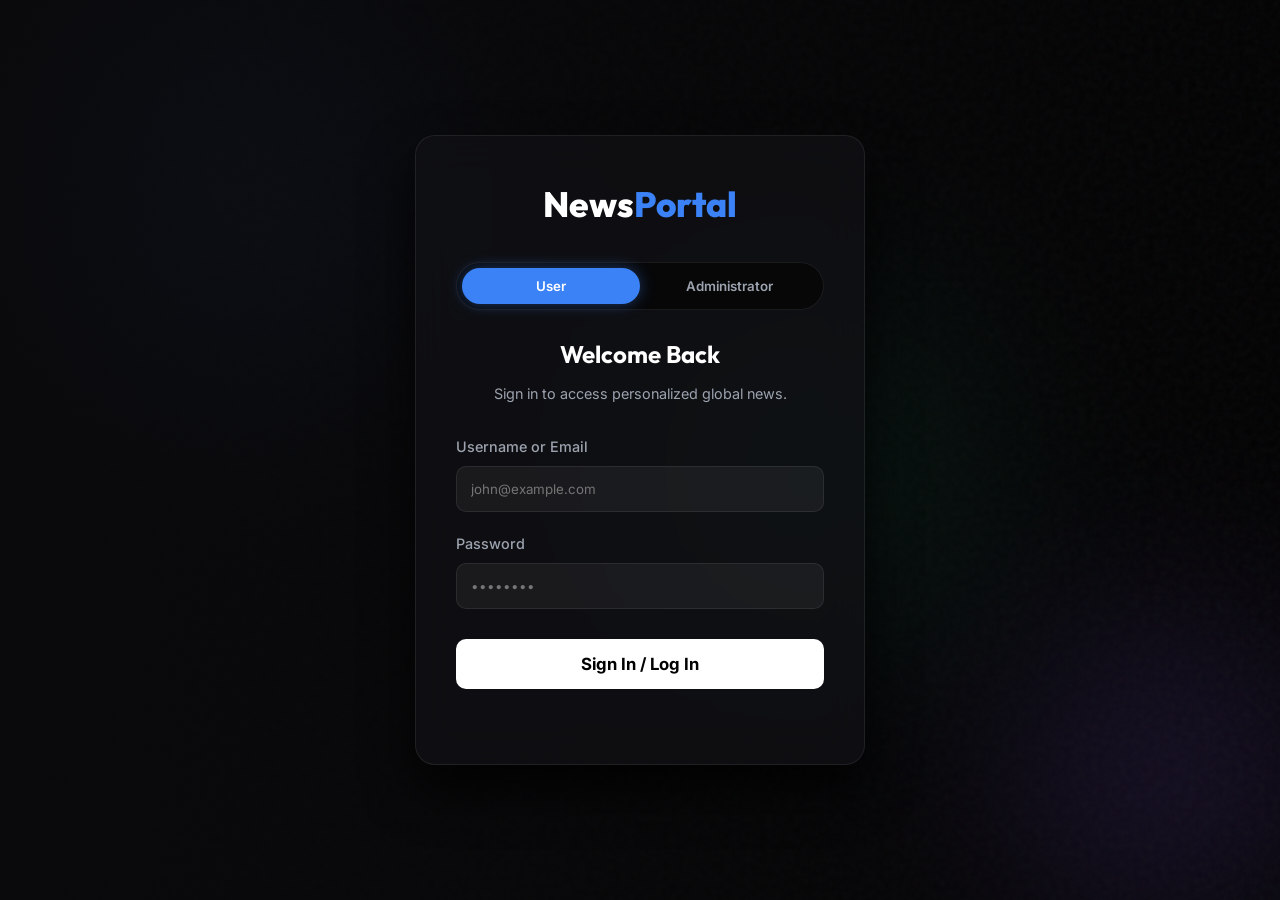
==== News_Portal_Website-main/News-Portal/feed.html @ 6a7583b7 "added all files of news portal website" ====
<!DOCTYPE html>
<html lang="en">
<head>
    <meta charset="UTF-8">
    <meta name="viewport" content="width=device-width, initial-scale=1.0">
    <title>NewsPortal | Beyond the Artificial</title>
    <meta name="description" content="Discover breaking news across Sports, Technology, Business, and delve deep into Human Innovation, Psychology, and pure human creativity.">
    <link rel="preconnect" href="https://fonts.googleapis.com">
    <link rel="preconnect" href="https://fonts.gstatic.com" crossorigin>
    <link href="https://fonts.googleapis.com/css2?family=Outfit:wght@300;400;600;800&family=Inter:wght@400;500;700&display=swap" rel="stylesheet">
    <link rel="stylesheet" href="style.css">
    <script>
        // Auth Guard
        if (!localStorage.getItem('currentUser')) {
            window.location.href = 'index.html';
        }
    </script>
    <link rel="manifest" href="manifest.json">
    <meta name="theme-color" content="#0a0a0c">
</head>
<body>
    <!-- Header -->
    <header class="navbar" id="navbar" style="height: auto; flex-direction: column; align-items: stretch; padding: 0;">
        <!-- Top Bar: Brand, Search, User Auth -->
        <div class="top-bar" style="display: flex; justify-content: space-between; align-items: center; padding: 15px 40px; border-bottom: 1px solid var(--border-color); width: 100%;">
            <a href="#" class="brand">
                News<span>Portal</span>
            </a>
            
            <div class="search-container" style="flex-grow: 1; max-width: 500px; margin: 0 40px;">
                <input type="search" id="searchInput" class="search-input" placeholder="Search news..." aria-label="Search news" autocomplete="off" style="width: 100%; border-radius: 8px;">
            </div>

            <div class="auth-group" style="display: flex; gap: 20px; align-items: center;">
                <label class="happy-toggle" id="happyToggleBtn" title="Filter to positive news only" style="margin:0;">
                    <input type="checkbox" id="happyNewsCheckbox">
                    😊 Happy
                </label>
                
                <div class="user-profile" id="userProfile" style="display: flex; align-items: center; gap: 15px; padding-left: 20px; border-left: 1px solid var(--border-color);">
                    <div class="user-meta" style="display: flex; flex-direction: column; align-items: flex-end;">
                        <span id="headerUsername" style="color: #fff; font-size: 0.95rem; font-weight: 600; display: none;">User</span>
                        <span id="headerRole" style="color: var(--accent-blue); font-size: 0.75rem; font-weight: 500;">Guest</span>
                    </div>
                    <button id="adminBtn" style="display:none; background: var(--accent-blue); color: white; border: none; padding: 8px 16px; border-radius: 6px; cursor: pointer; font-size: 0.85rem; font-weight: 600; transition: transform 0.2s;">Dashboard</button>
                    <button id="logoutBtn" style="background: rgba(239, 68, 68, 0.2); color: #ef4444; border: 1px solid rgba(239, 68, 68, 0.5); padding: 8px 16px; border-radius: 6px; cursor: pointer; font-size: 0.85rem; font-weight: 600; transition: background 0.2s;">Logout</button>
                </div>
            </div>

            <button class="menu-toggle" aria-label="Toggle navigation" id="menuToggle">
                <svg viewBox="0 0 24 24" fill="none" class="hamburger-icon">
                    <path d="M4 6H20M4 12H20M4 18H20" stroke="currentColor" stroke-width="2" stroke-linecap="round"/>
                </svg>
            </button>
        </div>

        <!-- Bottom Bar: Categories -->
        <div class="bottom-bar" style="width: 100%; background: rgba(0,0,0,0.2);">
            <nav class="nav-links container" id="navLinks" style="display: flex; gap: 12px; padding: 12px 40px; overflow-x: auto; white-space: nowrap; scrollbar-width: none;">
                <button class="category-btn active" data-category="trending">Trending</button>
                <button class="category-btn" data-category="sports">Sports</button>
                <button class="category-btn" data-category="world">World</button>
                <button class="category-btn" data-category="technology">Technology</button>
                <button class="category-btn" data-category="business">Business</button>
                <button class="category-btn" data-category="entertainment">Entertainment</button>
                <button class="category-btn" data-category="health">Health</button>
                <button class="category-btn" data-category="science">Science</button>
                <button class="category-btn" data-category="psychology">Psychology</button>
                <button class="category-btn" data-category="ideas">Inventions</button>
                <button class="category-btn human-btn" data-category="human">Human Innovation ✨</button>
            </nav>
        </div>
    </header>

    <!-- Main Content -->
    <main>
        <!-- Hero Section -->
        <!-- Hero Section -->
        <section class="hero minimal-variant" id="heroSection">
            <!-- Advanced Minimalist CSS Background -->
            <div class="mesh-gradient-bg">
                <div class="orb orb-1"></div>
                <div class="orb orb-2"></div>
                <div class="orb orb-3"></div>
                <div class="grain-overlay"></div>
            </div>
            <div class="hero-overlay-minimal"></div>
            <div class="container hero-content">
                <span class="hero-badge">Worldwide Breaking</span>
                <h1 class="hero-title">The Future Unfolds:<br><span class="highlight">Humanity & Machines Converge</span></h1>
                <p class="hero-excerpt">Explore the latest developments across the globe. Witness how human ingenuity outshines artificial limitations in unexpected ways.</p>
                <button class="read-more-btn" onclick="document.getElementById('mainContent').scrollIntoView({behavior: 'smooth'})">Explore Headlines <svg width="20" height="20" viewBox="0 0 24 24" fill="none" stroke="currentColor" stroke-width="2" stroke-linecap="round" stroke-linejoin="round"><path d="M5 12h14M12 5l7 7-7 7"/></svg></button>
            </div>
        </section>

        <div id="mainContent" class="container">
            <!-- Dynamic Category Header -->
            <div class="section-header">
                <div>
                    <h2 id="currentCategoryTitle">Top Trending Stories</h2>
                    <p id="currentCategoryDesc" class="section-subtitle">The most read news right now.</p>
                </div>
                <div class="header-line"></div>
            </div>

            <!-- Loader -->
            <div class="loader-container" id="loader">
                <div class="skeleton-grid">
                    <div class="skeleton-card">
                        <div class="skeleton skeleton-img"></div>
                        <div class="skeleton-content">
                            <div class="skeleton skeleton-text skeleton-title"></div>
                            <div class="skeleton skeleton-text"></div>
                            <div class="skeleton skeleton-text"></div>
                        </div>
                    </div>
                    <div class="skeleton-card">
                        <div class="skeleton skeleton-img"></div>
                        <div class="skeleton-content">
                            <div class="skeleton skeleton-text skeleton-title"></div>
                            <div class="skeleton skeleton-text"></div>
                            <div class="skeleton skeleton-text"></div>
                        </div>
                    </div>
                    <div class="skeleton-card">
                        <div class="skeleton skeleton-img"></div>
                        <div class="skeleton-content">
                            <div class="skeleton skeleton-text skeleton-title"></div>
                            <div class="skeleton skeleton-text"></div>
                            <div class="skeleton skeleton-text"></div>
                        </div>
                    </div>
                </div>
            </div>

            <!-- Empty State -->
            <div class="empty-state" id="emptyState">
                <img src="images/empty_state_news.png" alt="Check back later" class="empty-state-img">
                <h3>No articles found</h3>
                <p>We couldn't find any results for your query. Please check back later or try another source.</p>
            </div>

            <!-- News Feed Grid -->
            <section class="news-grid" id="newsGrid">
                <!-- News cards injected via JS -->
            </section>
        </div>
    </main>

    <!-- Footer -->
    <footer>
        <div class="container footer-content">
            <div class="footer-brand">
                <h3>News<span>Portal</span></h3>
                <p>Curating the best of global news, technology, and irreplaceable human creativity. Elevating awareness in the AI age.</p>
            </div>
            <div class="footer-links">
                <div class="footer-col">
                    <h4>Categories</h4>
                    <a href="#">World News</a>
                    <a href="#">Technology</a>
                    <a href="#">Sports</a>
                    <a href="#">Business</a>
                </div>
                <div class="footer-col">
                    <h4>Special</h4>
                    <a href="#">Human Innovation</a>
                    <a href="#">Psychology</a>
                    <a href="#">Inventions & Ideas</a>
                </div>
                <div class="footer-col">
                    <h4>Company</h4>
                    <a href="#">About Us</a>
                    <a href="#">Contact</a>
                    <a href="#">Privacy Policy</a>
                </div>
            </div>
        </div>
        <div class="container footer-bottom">
            <p>&copy; 2026 NewsPortal. All rights reserved.</p>
        </div>
    </footer>

    <!-- Chatbot Container -->
    <div class="chatbot-container" id="chatbotContainer">
        <div class="chat-window" id="chatWindow">
            <div class="chat-header">
                <div>
                    <h4 style="margin: 0; font-size: 1rem; color: #fff;">NewsPortal Assistant</h4>
                    <p style="margin: 0; font-size: 0.8rem; color: var(--text-secondary);">Ask me about today's news</p>
                </div>
                <button class="close-chat" id="closeChat" aria-label="Close Chat">&times;</button>
            </div>
            <div class="chat-messages" id="chatMessages">
                <div class="msg bot-msg">Hello! I'm your AI news assistant. What would you like to know about today? (Tip: Ask "What's the latest in Sports?" or "Tell me about Innovation")</div>
            </div>
            <div class="chat-input-area">
                <input type="text" id="chatInput" placeholder="Ask about the news..." autocomplete="off">
                <button id="sendChat" aria-label="Send Message">
                    <svg width="20" height="20" viewBox="0 0 24 24" fill="none" stroke="currentColor" stroke-width="2" stroke-linecap="round" stroke-linejoin="round"><line x1="22" y1="2" x2="11" y2="13"></line><polygon points="22 2 15 22 11 13 2 9 22 2"></polygon></svg>
                </button>
            </div>
        </div>
        <button class="chat-toggle" id="chatToggle" aria-label="Open Chat">
            <svg width="24" height="24" viewBox="0 0 24 24" fill="none" stroke="currentColor" stroke-width="2" stroke-linecap="round" stroke-linejoin="round">
                <path d="M21 15a2 2 0 0 1-2 2H7l-4 4V5a2 2 0 0 1 2-2h14a2 2 0 0 1 2 2z"></path>
            </svg>
        </button>
    </div>

    <script src="app.js"></script>
    <script>
        // Profile setup
        const currentUser = localStorage.getItem('currentUser');
        const role = localStorage.getItem('userRole');
        
        if (currentUser) {
            const usernameEl = document.getElementById('headerUsername');
            const roleEl = document.getElementById('headerRole');
            
            // Show avatar visually + name
            usernameEl.innerHTML = `<img src="https://ui-avatars.com/api/?name=${currentUser}&background=3b82f6&color=fff&rounded=true&size=24" style="vertical-align: middle; margin-right: 6px;"> ${currentUser}`;
            usernameEl.style.display = 'block';
            
            if (role) {
                roleEl.innerText = role === 'admin' ? "Administrator" : "Free User";
                roleEl.style.color = role === 'admin' ? "#ef4444" : "var(--text-secondary)";
            }
        }
        
        if (role === 'admin') {
            document.getElementById('adminBtn').style.display = 'block';
            document.getElementById('adminBtn').addEventListener('click', () => {
                window.location.href = 'admin.html';
            });
        }

        document.getElementById('logoutBtn').addEventListener('click', () => {
            localStorage.removeItem('currentUser');
            localStorage.removeItem('userRole');
            window.location.href = 'index.html';
        });

        if ('serviceWorker' in navigator) {
            window.addEventListener('load', () => {
                navigator.serviceWorker.register('sw.js').catch(err => console.log('SW setup skipped locally.'));
            });
        }
    </script>
</body>
</html>
---- News_Portal_Website-main/News-Portal/style.css ----
:root {
    /* Color Palette */
    --bg-dark: #0a0a0c;
    --bg-surface: #121216;
    --bg-surface-hover: #1c1c22;
    --text-primary: #ffffff;
    --text-secondary: #9ca3af;
    --accent-blue: #3b82f6;
    --accent-glow: rgba(59, 130, 246, 0.4);
    --gold: #fbbf24;
    --gold-glow: rgba(251, 191, 36, 0.3);

    /* Variables */
    --nav-height: 70px;
    --border-color: rgba(255, 255, 255, 0.08);
}

* {
    margin: 0;
    padding: 0;
    box-sizing: border-box;
}

body {
    font-family: 'Inter', sans-serif;
    background-color: #F5F5F7;
    color: var(--text-primary);
    line-height: 1.6;
    -webkit-font-smoothing: antialiased;
}

h1,
h2,
h3,
h4,
h5,
h6 {
    font-family: 'Outfit', sans-serif;
    font-weight: 700;
}

a {
    text-decoration: none;
    color: inherit;
    transition: color 0.3s ease;
}

.container {
    max-width: 1280px;
    margin: 0 auto;
    padding: 0 20px;
}

/* --- Typography --- */
.highlight {
    background: linear-gradient(135deg, #60a5fa, #8b5cf6);
    -webkit-background-clip: text;
    background-clip: text;
    -webkit-text-fill-color: transparent;
}

/* --- Header & Navigation --- */
.navbar {
    position: sticky;
    top: 0;
    z-index: 1000;
    background: rgba(10, 10, 12, 0.85);
    backdrop-filter: blur(12px);
    border-bottom: 1px solid var(--border-color);
    height: var(--nav-height);
    display: flex;
    align-items: center;
}

.nav-content {
    display: flex;
    justify-content: space-between;
    align-items: center;
    width: 100%;
}

.brand {
    font-family: 'Outfit', sans-serif;
    font-size: 1.5rem;
    font-weight: 800;
    letter-spacing: -0.5px;
    color: #fff;
}

.brand span {
    color: var(--accent-blue);
}

.menu-toggle {
    display: none;
    background: transparent;
    border: none;
    color: #fff;
    cursor: pointer;
    width: 30px;
}

.nav-links {
    display: flex;
    gap: 8px;
    align-items: center;
    overflow-x: auto;
    scrollbar-width: none;
    /* Firefox */
}

.nav-links::-webkit-scrollbar {
    display: none;
    /* Chrome/Safari */
}

.category-btn {
    background: transparent;
    color: var(--text-secondary);
    border: none;
    font-family: 'Inter', sans-serif;
    font-size: 0.9rem;
    font-weight: 500;
    padding: 8px 16px;
    border-radius: 20px;
    cursor: pointer;
    transition: all 0.3s ease;
    white-space: nowrap;
}

.category-btn:hover {
    color: #fff;
    background: var(--bg-surface-hover);
}

.category-btn.active {
    color: #fff;
    background: var(--accent-blue);
    box-shadow: 0 0 15px var(--accent-glow);
}

.category-btn.human-btn {
    background: rgba(251, 191, 36, 0.1);
    color: var(--gold);
    border: 1px solid rgba(251, 191, 36, 0.3);
}

.category-btn.human-btn:hover {
    background: rgba(251, 191, 36, 0.2);
}

.category-btn.human-btn.active {
    background: var(--gold);
    color: #000;
    box-shadow: 0 0 15px var(--gold-glow);
}

/* --- Hero Section --- */
.hero {
    position: relative;
    height: calc(100vh - var(--nav-height));
    min-height: 500px;
    display: flex;
    align-items: center;
    overflow: hidden;
    margin-bottom: 3rem;
    border-bottom: 1px solid var(--border-color);
}

/* --- Advanced Minimalist Hero Background --- */
.mesh-gradient-bg {
    position: absolute;
    top: 0;
    left: 0;
    width: 100%;
    height: 100%;
    background: #000;
    overflow: hidden;
    z-index: 1;
}

.orb {
    position: absolute;
    border-radius: 50%;
    filter: blur(80px);
    opacity: 0.6;
    animation: drift 20s infinite alternate ease-in-out;
}

.orb-1 {
    width: 50vw;
    height: 50vw;
    background: radial-gradient(circle, rgba(59, 130, 246, 0.5) 0%, rgba(0, 0, 0, 0) 70%);
    top: -10vw;
    left: -10vw;
    animation-delay: 0s;
}

.orb-2 {
    width: 40vw;
    height: 40vw;
    background: radial-gradient(circle, rgba(139, 92, 246, 0.4) 0%, rgba(0, 0, 0, 0) 70%);
    bottom: -10vw;
    right: -10vw;
    animation-delay: -5s;
}

.orb-3 {
    width: 45vw;
    height: 45vw;
    background: radial-gradient(circle, rgba(16, 185, 129, 0.3) 0%, rgba(0, 0, 0, 0) 70%);
    top: 20%;
    left: 40%;
    animation-delay: -10s;
}

.grain-overlay {
    position: absolute;
    top: 0;
    left: 0;
    width: 100%;
    height: 100%;
    opacity: 0.05;
    background-image: url("data:image/svg+xml,%3Csvg viewBox='0 0 200 200' xmlns='http://www.w3.org/2000/svg'%3E%3Cfilter id='noiseFilter'%3E%3CfeTurbulence type='fractalNoise' baseFrequency='0.65' numOctaves='3' stitchTiles='stitch'/%3E%3C/filter%3E%3Crect width='100%25' height='100%25' filter='url(%23noiseFilter)'/%3E%3C/svg%3E");
    pointer-events: none;
    z-index: 2;
}

@keyframes drift {
    0% {
        transform: translate(0, 0) scale(1);
    }

    50% {
        transform: translate(5%, 10%) scale(1.1);
    }

    100% {
        transform: translate(-5%, -5%) scale(0.9);
    }
}

.hero-overlay-minimal {
    position: absolute;
    top: 0;
    left: 0;
    width: 100%;
    height: 100%;
    background: linear-gradient(to right, rgba(10, 10, 12, 0.95) 0%, rgba(10, 10, 12, 0.7) 40%, rgba(10, 10, 12, 0.2) 100%);
    z-index: 3;
}

.hero-content {
    position: relative;
    z-index: 4;
    max-width: 600px;
}

.hero-badge {
    display: inline-block;
    background: rgba(239, 68, 68, 0.2);
    color: #ef4444;
    border: 1px solid rgba(239, 68, 68, 0.5);
    padding: 4px 12px;
    border-radius: 4px;
    font-size: 0.8rem;
    font-weight: 700;
    text-transform: uppercase;
    letter-spacing: 1px;
    margin-bottom: 20px;
}

.hero-title {
    font-size: 3.5rem;
    line-height: 1.1;
    margin-bottom: 20px;
    text-shadow: 0 4px 20px rgba(0, 0, 0, 0.5);
}

.hero-excerpt {
    font-size: 1.1rem;
    color: var(--text-secondary);
    margin-bottom: 30px;
    text-shadow: 0 2px 10px rgba(0, 0, 0, 0.5);
}

.read-more-btn {
    background: #fff;
    color: #000;
    border: none;
    padding: 12px 24px;
    font-family: 'Inter', sans-serif;
    font-size: 1rem;
    font-weight: 600;
    border-radius: 8px;
    cursor: pointer;
    transition: transform 0.2s, background 0.2s;
    display: inline-flex;
    align-items: center;
    gap: 8px;
}

.read-more-btn:hover {
    background: #e5e5e5;
    transform: translateY(-2px);
}

/* --- Main Content Area --- */
#mainContent {
    padding-bottom: 4rem;
}

.section-header {
    margin-bottom: 2rem;
}

.section-header h2 {
    font-size: 2rem;
    margin-bottom: 5px;
}

.section-subtitle {
    color: var(--text-secondary);
    font-size: 1rem;
}

.header-line {
    height: 4px;
    width: 60px;
    background: var(--accent-blue);
    border-radius: 2px;
    margin-top: 15px;
}

/* Category Specific Header Colors */
[data-theme="human"] .header-line {
    background: var(--gold);
    box-shadow: 0 0 10px var(--gold-glow);
}

[data-theme="technology"] .header-line {
    background: #10b981;
}

[data-theme="sports"] .header-line {
    background: #f97316;
}

/* Loader */
.loader-container {
    display: none;
    justify-content: center;
    align-items: center;
    padding: 40px 0;
}

.spinner {
    width: 40px;
    height: 40px;
    border: 3px solid rgba(255, 255, 255, 0.1);
    border-left-color: var(--accent-blue);
    border-radius: 50%;
    animation: spin 1s linear infinite;
}

@keyframes spin {
    100% {
        transform: rotate(360deg);
    }
}

/* --- News Grid --- */
.news-grid {
    display: grid;
    grid-template-columns: repeat(auto-fill, minmax(300px, 1fr));
    gap: 24px;
    opacity: 1;
    transition: opacity 0.3s ease;
}

.news-card {
    background: var(--bg-surface);
    border: 1px solid var(--border-color);
    border-radius: 12px;
    overflow: hidden;
    transition: transform 0.3s cubic-bezier(0.4, 0, 0.2, 1), box-shadow 0.3s ease;
    display: flex;
    flex-direction: column;
}

.news-card:hover {
    transform: translateY(-8px);
    box-shadow: 0 20px 40px rgba(0, 0, 0, 0.5);
    border-color: rgba(255, 255, 255, 0.2);
}

.card-img-wrapper {
    position: relative;
    width: 100%;
    padding-top: 60%;
    /* 16:9 Aspect Ratio */
    overflow: hidden;
}

.card-img {
    position: absolute;
    top: 0;
    left: 0;
    width: 100%;
    height: 100%;
    object-fit: cover;
    transition: transform 0.5s ease;
}

.news-card:hover .card-img {
    transform: scale(1.05);
}

.card-content {
    padding: 20px;
    flex-grow: 1;
    display: flex;
    flex-direction: column;
}

.card-meta {
    display: flex;
    justify-content: space-between;
    font-size: 0.8rem;
    color: var(--text-secondary);
    margin-bottom: 12px;
    text-transform: uppercase;
    letter-spacing: 0.5px;
    font-weight: 600;
}

.card-category {
    color: var(--accent-blue);
}

.card-title {
    font-size: 1.25rem;
    line-height: 1.4;
    margin-bottom: 10px;
    color: #fff;
    font-family: 'Outfit', sans-serif;
}

.card-excerpt {
    font-size: 0.95rem;
    color: var(--text-secondary);
    margin-bottom: 20px;
    flex-grow: 1;
}

.card-footer {
    display: flex;
    align-items: center;
    gap: 10px;
    margin-top: auto;
}

.author-avatar {
    width: 32px;
    height: 32px;
    border-radius: 50%;
    background: #333;
}

.author-info {
    font-size: 0.85rem;
}

.author-name {
    color: #fff;
    font-weight: 500;
}

.read-time {
    color: var(--text-secondary);
    font-size: 0.8rem;
}

/* Feature Card (Spans across larger grids) */
@media (min-width: 768px) {
    .news-card.featured {
        grid-column: span 2;
        flex-direction: row;
    }

    .news-card.featured .card-img-wrapper {
        width: 50%;
        padding-top: 0;
        min-height: 350px;
        /* Fix invisible image bug due to position absolute */
    }

    .news-card.featured .card-content {
        width: 50%;
        justify-content: center;
        padding: 40px;
    }

    .news-card.featured .card-title {
        font-size: 1.8rem;
    }
}

/* --- Footer --- */
footer {
    background: #050505;
    border-top: 1px solid var(--border-color);
    padding: 60px 0 20px;
}

.footer-content {
    display: grid;
    grid-template-columns: 1fr;
    gap: 40px;
    margin-bottom: 40px;
}

@media (min-width: 768px) {
    .footer-content {
        grid-template-columns: 1.5fr 2fr;
    }
}

.footer-brand h3 {
    font-size: 1.5rem;
    margin-bottom: 15px;
}

.footer-brand span {
    color: var(--accent-blue);
}

.footer-brand p {
    color: var(--text-secondary);
    max-width: 300px;
}

.footer-links {
    display: flex;
    justify-content: space-between;
    flex-wrap: wrap;
    gap: 20px;
}

.footer-col {
    display: flex;
    flex-direction: column;
    gap: 10px;
}

.footer-col h4 {
    color: #fff;
    margin-bottom: 10px;
    font-size: 1.1rem;
}

.footer-col a {
    color: var(--text-secondary);
    font-size: 0.9rem;
}

.footer-col a:hover {
    color: #fff;
}

.footer-bottom {
    text-align: center;
    color: var(--text-secondary);
    font-size: 0.9rem;
    padding-top: 20px;
    border-top: 1px solid #222;
}

/* --- Responsive --- */
@media (max-width: 768px) {
    .hero-title {
        font-size: 2.2rem;
    }

    .hero-overlay {
        background: linear-gradient(to top, rgba(10, 10, 12, 1) 0%, rgba(10, 10, 12, 0.5) 100%);
    }

    .hero-content {
        margin-top: auto;
        padding-bottom: 40px;
    }

    .menu-toggle {
        display: block;
    }

    .nav-links {
        display: none;
        position: absolute;
        top: var(--nav-height);
        left: 0;
        width: 100%;
        background: var(--bg-surface);
        flex-direction: column;
        padding: 20px;
        border-bottom: 1px solid var(--border-color);
    }

    .nav-links.show {
        display: flex;
    }

    .category-btn {
        width: 100%;
        text-align: left;
    }
}

/* --- Chatbot UI --- */
.chatbot-container {
    position: fixed;
    bottom: 30px;
    right: 30px;
    z-index: 9999;
    font-family: 'Inter', sans-serif;
}

.chat-toggle {
    width: 60px;
    height: 60px;
    border-radius: 50%;
    background: linear-gradient(135deg, var(--accent-blue), #8b5cf6);
    color: white;
    border: none;
    box-shadow: 0 4px 15px rgba(59, 130, 246, 0.4);
    cursor: pointer;
    display: flex;
    justify-content: center;
    align-items: center;
    transition: transform 0.3s ease, box-shadow 0.3s ease;
}

.chat-toggle:hover {
    transform: scale(1.05) translateY(-5px);
    box-shadow: 0 8px 25px rgba(59, 130, 246, 0.6);
}

.chat-window {
    position: absolute;
    bottom: 80px;
    right: 0;
    width: 350px;
    height: 450px;
    background: rgba(18, 18, 22, 0.95);
    backdrop-filter: blur(15px);
    border: 1px solid var(--border-color);
    border-radius: 16px;
    display: none;
    flex-direction: column;
    overflow: hidden;
    box-shadow: 0 10px 40px rgba(0, 0, 0, 0.8);
    transform-origin: bottom right;
}

.chat-window.show {
    display: flex;
    animation: slideUp 0.3s cubic-bezier(0.175, 0.885, 0.32, 1.275) forwards;
}

@keyframes slideUp {
    from {
        opacity: 0;
        transform: scale(0.8) translateY(20px);
    }

    to {
        opacity: 1;
        transform: scale(1) translateY(0);
    }
}

.chat-header {
    padding: 15px 20px;
    background: rgba(255, 255, 255, 0.03);
    border-bottom: 1px solid var(--border-color);
    display: flex;
    justify-content: space-between;
    align-items: center;
}

.close-chat {
    background: transparent;
    border: none;
    color: var(--text-secondary);
    font-size: 1.5rem;
    cursor: pointer;
    line-height: 1;
}

.close-chat:hover {
    color: white;
}

.chat-messages {
    flex-grow: 1;
    padding: 20px;
    overflow-y: auto;
    display: flex;
    flex-direction: column;
    gap: 15px;
    scrollbar-width: thin;
    scrollbar-color: var(--text-secondary) transparent;
}

.chat-messages::-webkit-scrollbar {
    width: 6px;
}

.chat-messages::-webkit-scrollbar-thumb {
    background-color: var(--text-secondary);
    border-radius: 3px;
}

.msg {
    max-width: 85%;
    padding: 10px 14px;
    border-radius: 12px;
    font-size: 0.9rem;
    line-height: 1.4;
    word-wrap: break-word;
}

.bot-msg {
    background: rgba(255, 255, 255, 0.05);
    color: var(--text-primary);
    align-self: flex-start;
    border-bottom-left-radius: 2px;
}

.bot-msg a {
    color: #60a5fa;
    text-decoration: underline;
    font-weight: 500;
}

.user-msg {
    background: var(--accent-blue);
    color: white;
    align-self: flex-end;
    border-bottom-right-radius: 2px;
}

.chat-input-area {
    padding: 15px;
    border-top: 1px solid var(--border-color);
    display: flex;
    gap: 10px;
    background: rgba(0, 0, 0, 0.2);
}

.chat-input-area input {
    flex-grow: 1;
    background: rgba(255, 255, 255, 0.05);
    border: 1px solid var(--border-color);
    padding: 10px 15px;
    border-radius: 20px;
    color: white;
    outline: none;
    font-family: 'Inter', sans-serif;
}

.chat-input-area input:focus {
    border-color: var(--accent-blue);
}

.chat-input-area button {
    background: var(--accent-blue);
    color: white;
    border: none;
    width: 40px;
    height: 40px;
    border-radius: 50%;
    display: flex;
    justify-content: center;
    align-items: center;
    cursor: pointer;
    transition: background 0.2s;
}

.chat-input-area button:hover {
    background: #2563eb;
}

@media (max-width: 480px) {
    .chatbot-container {
        bottom: 20px;
        right: 20px;
    }

    .chat-window {
        position: fixed;
        bottom: 0;
        right: 0;
        width: 100vw;
        height: 100vh;
        max-height: 100vh;
        border-radius: 0;
        z-index: 10000;
        animation: none;
    }
}

/* --- Search Bar --- */
.search-input {
    background: rgba(255, 255, 255, 0.05);
    border: 1px solid rgba(255, 255, 255, 0.1);
    border-radius: 20px;
    color: #fff;
    padding: 8px 16px;
    font-size: 0.9rem;
    font-family: 'Inter', sans-serif;
    outline: none;
    transition: all 0.3s ease;
    width: 180px;
}

.search-input:focus {
    background: rgba(255, 255, 255, 0.1);
    border-color: var(--accent-blue);
    width: 220px;
}

/* --- Skeleton Loaders --- */
.skeleton-grid {
    display: grid;
    grid-template-columns: repeat(auto-fill, minmax(300px, 1fr));
    gap: 30px;
    width: 100%;
}

.skeleton-card {
    background: var(--card-bg);
    border: 1px solid rgba(255, 255, 255, 0.05);
    border-radius: var(--radius-lg);
    overflow: hidden;
    height: 400px;
    display: flex;
    flex-direction: column;
}

.skeleton-img {
    height: 200px;
    width: 100%;
}

.skeleton-content {
    padding: 20px;
    flex-grow: 1;
    display: flex;
    flex-direction: column;
    gap: 15px;
}

.skeleton-text {
    height: 12px;
    border-radius: 6px;
    width: 100%;
}

.skeleton-title {
    height: 24px;
    width: 80%;
    margin-bottom: 10px;
}

.skeleton {
    background: linear-gradient(90deg, rgba(255, 255, 255, 0.05) 25%, rgba(255, 255, 255, 0.1) 50%, rgba(255, 255, 255, 0.05) 75%);
    background-size: 200% 100%;
    animation: shimmer 1.5s infinite;
}

@keyframes shimmer {
    0% {
        background-position: 200% 0;
    }

    100% {
        background-position: -200% 0;
    }
}

/* --- Empty State --- */
.empty-state {
    display: none;
    flex-direction: column;
    align-items: center;
    justify-content: center;
    text-align: center;
    padding: 60px 20px;
    color: var(--text-secondary);
}

.empty-state-img {
    width: 100%;
    max-width: 400px;
    border-radius: 20px;
    margin-bottom: 24px;
    opacity: 0.9;
    box-shadow: 0 10px 30px rgba(0, 0, 0, 0.5);
}

.empty-state h3 {
    color: #fff;
    font-size: 1.5rem;
    margin-bottom: 10px;
    font-family: 'Outfit', sans-serif;
}

/* --- AI Features UI --- */
.sentiment-badge {
    position: absolute;
    top: 15px;
    right: 15px;
    padding: 4px 10px;
    border-radius: 6px;
    font-size: 0.75rem;
    font-weight: 700;
    text-transform: uppercase;
    backdrop-filter: blur(10px);
    z-index: 10;
}
.sentiment-positive { background: rgba(16, 185, 129, 0.2); color: #10b981; border: 1px solid rgba(16, 185, 129, 0.4); }
.sentiment-negative { background: rgba(239, 68, 68, 0.2); color: #ef4444; border: 1px solid rgba(239, 68, 68, 0.4); }
.sentiment-neutral { background: rgba(156, 163, 175, 0.2); color: #9ca3af; border: 1px solid rgba(156, 163, 175, 0.4); }

.ai-btn-group {
    display: flex;
    gap: 8px;
    margin-top: 15px;
}
.ai-btn {
    background: rgba(255,255,255,0.05);
    border: 1px solid var(--border-color);
    color: var(--text-secondary);
    padding: 6px 12px;
    border-radius: 6px;
    font-size: 0.8rem;
    font-family: 'Inter';
    cursor: pointer;
    transition: all 0.2s;
    display: flex;
    align-items: center;
    gap: 5px;
}
.ai-btn:hover { background: rgba(255,255,255,0.1); color: #fff; }

.ai-summary-box {
    background: rgba(59, 130, 246, 0.1);
    border-left: 3px solid var(--accent-blue);
    padding: 15px;
    margin-top: 15px;
    border-radius: 0 6px 6px 0;
    font-size: 0.9rem;
    color: var(--text-primary);
    display: none;
    animation: fadeIn 0.3s ease;
}
@keyframes fadeIn { from { opacity: 0; transform: translateY(-5px); } to { opacity: 1; transform: translateY(0); } }

.ai-summary-box ul { margin-left: 20px; margin-top: 10px; }
.ai-summary-box li { margin-bottom: 5px; color: var(--text-secondary); }

.happy-toggle {
    display: flex;
    align-items: center;
    background: rgba(16, 185, 129, 0.2);
    border: 1px solid rgba(16, 185, 129, 0.4);
    color: #10b981;
    padding: 6px 14px;
    border-radius: 20px;
    font-size: 0.85rem;
    font-weight: 600;
    cursor: pointer;
    margin-right: 15px;
    transition: all 0.2s;
}
.happy-toggle:hover { background: rgba(16, 185, 129, 0.3); }
.happy-toggle input { display: none; }
.happy-toggle.active { background: #10b981; color: #fff; }
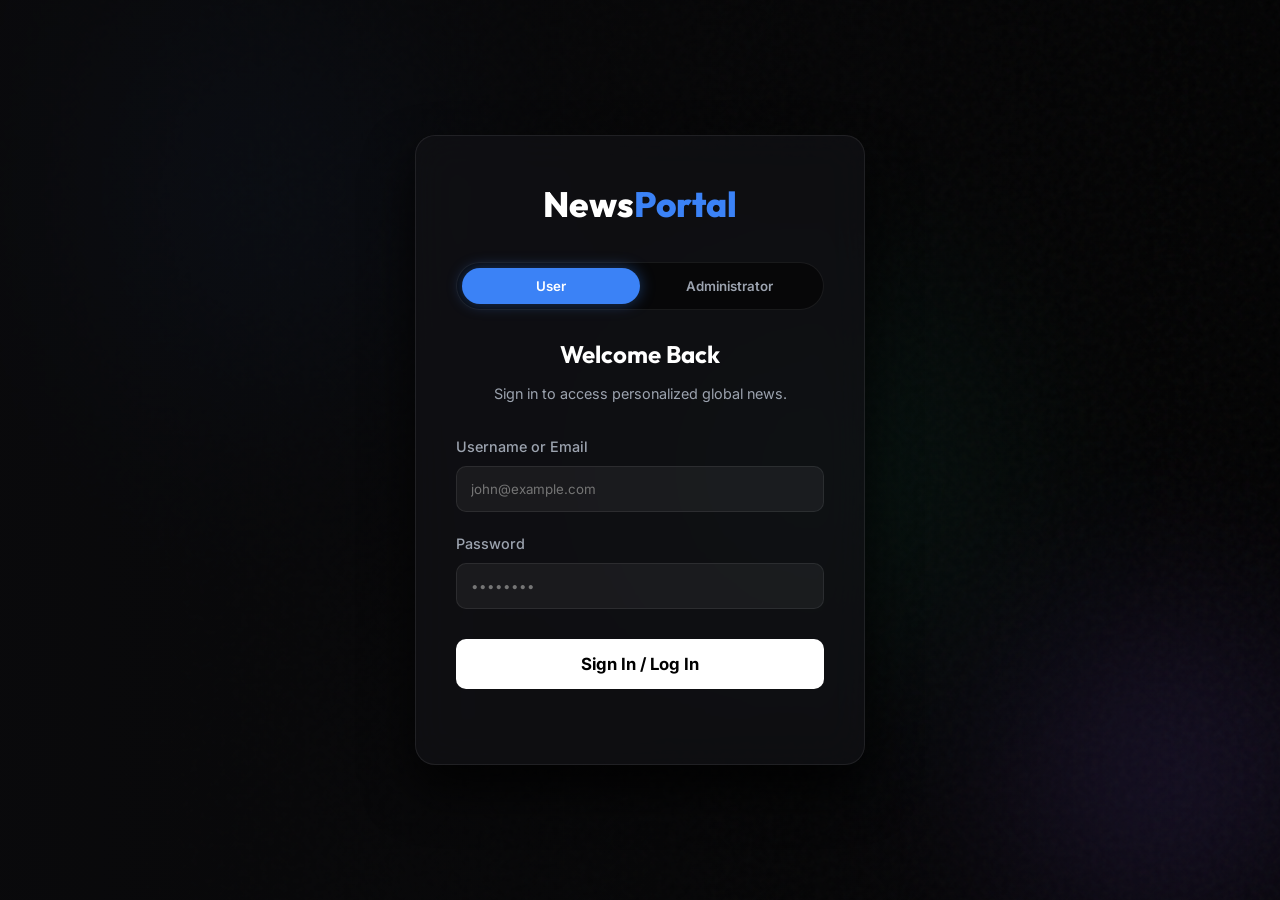
==== commit 436fbbcf: "added additional animations" ====
--- a/News_Portal_Website-main/News-Portal/feed.html
+++ b/News_Portal_Website-main/News-Portal/feed.html
@@ -76,29 +76,29 @@
     <main>
         <!-- Hero Section -->
         <!-- Hero Section -->
-        <section class="hero minimal-variant" id="heroSection">
+        <section class="hero minimal-variant" id="heroSection" data-parallax data-parallax-speed="0.5">
             <!-- Advanced Minimalist CSS Background -->
-            <div class="mesh-gradient-bg">
+            <div class="mesh-gradient-bg" data-parallax-bg>
                 <div class="orb orb-1"></div>
                 <div class="orb orb-2"></div>
                 <div class="orb orb-3"></div>
                 <div class="grain-overlay"></div>
             </div>
             <div class="hero-overlay-minimal"></div>
-            <div class="container hero-content">
-                <span class="hero-badge">Worldwide Breaking</span>
-                <h1 class="hero-title">The Future Unfolds:<br><span class="highlight">Humanity & Machines Converge</span></h1>
-                <p class="hero-excerpt">Explore the latest developments across the globe. Witness how human ingenuity outshines artificial limitations in unexpected ways.</p>
-                <button class="read-more-btn" onclick="document.getElementById('mainContent').scrollIntoView({behavior: 'smooth'})">Explore Headlines <svg width="20" height="20" viewBox="0 0 24 24" fill="none" stroke="currentColor" stroke-width="2" stroke-linecap="round" stroke-linejoin="round"><path d="M5 12h14M12 5l7 7-7 7"/></svg></button>
+            <div class="container hero-content" data-animate data-animation="slide-up">
+                <span class="hero-badge" data-animate data-animation="fade-in">Worldwide Breaking</span>
+                <h1 class="hero-title" data-text-reveal data-animate data-animation="slide-up">The Future Unfolds:<br><span class="highlight">Humanity & Machines Converge</span></h1>
+                <p class="hero-excerpt" data-animate data-animation="slide-up">Explore the latest developments across the globe. Witness how human ingenuity outshines artificial limitations in unexpected ways.</p>
+                <button class="read-more-btn" data-animate data-animation="zoom-in" onclick="document.getElementById('mainContent').scrollIntoView({behavior: 'smooth'})">Explore Headlines <svg width="20" height="20" viewBox="0 0 24 24" fill="none" stroke="currentColor" stroke-width="2" stroke-linecap="round" stroke-linejoin="round"><path d="M5 12h14M12 5l7 7-7 7"/></svg></button>
             </div>
         </section>
 
         <div id="mainContent" class="container">
             <!-- Dynamic Category Header -->
-            <div class="section-header">
+            <div class="section-header" data-animate data-animation="slide-left">
                 <div>
-                    <h2 id="currentCategoryTitle">Top Trending Stories</h2>
-                    <p id="currentCategoryDesc" class="section-subtitle">The most read news right now.</p>
+                    <h2 id="currentCategoryTitle" data-text-reveal>Top Trending Stories</h2>
+                    <p id="currentCategoryDesc" class="section-subtitle" data-animate data-animation="fade-in">The most read news right now.</p>
                 </div>
                 <div class="header-line"></div>
             </div>
@@ -150,25 +150,25 @@
     <!-- Footer -->
     <footer>
         <div class="container footer-content">
-            <div class="footer-brand">
+            <div class="footer-brand" data-animate data-animation="slide-left">
                 <h3>News<span>Portal</span></h3>
                 <p>Curating the best of global news, technology, and irreplaceable human creativity. Elevating awareness in the AI age.</p>
             </div>
             <div class="footer-links">
-                <div class="footer-col">
+                <div class="footer-col" data-animate data-animation="slide-up">
                     <h4>Categories</h4>
                     <a href="#">World News</a>
                     <a href="#">Technology</a>
                     <a href="#">Sports</a>
                     <a href="#">Business</a>
                 </div>
-                <div class="footer-col">
+                <div class="footer-col" data-animate data-animation="slide-up">
                     <h4>Special</h4>
                     <a href="#">Human Innovation</a>
                     <a href="#">Psychology</a>
                     <a href="#">Inventions & Ideas</a>
                 </div>
-                <div class="footer-col">
+                <div class="footer-col" data-animate data-animation="slide-up">
                     <h4>Company</h4>
                     <a href="#">About Us</a>
                     <a href="#">Contact</a>
@@ -176,7 +176,7 @@
                 </div>
             </div>
         </div>
-        <div class="container footer-bottom">
+        <div class="container footer-bottom" data-animate data-animation="fade-in">
             <p>&copy; 2026 NewsPortal. All rights reserved.</p>
         </div>
     </footer>
@@ -208,6 +208,7 @@
         </button>
     </div>
 
+    <script src="scroll-animations.js"></script>
     <script src="app.js"></script>
     <script>
         // Profile setup
--- a/News_Portal_Website-main/News-Portal/style.css
+++ b/News_Portal_Website-main/News-Portal/style.css
@@ -698,6 +698,316 @@
     line-height: 1;
 }
 
+/* ========== SCROLL ANIMATIONS ========== */
+
+/* Hero Parallax Effect */
+.hero {
+    perspective: 1000px;
+}
+
+.mesh-gradient-bg {
+    will-change: transform;
+}
+
+/* Fade In Animation */
+@keyframes fadeIn {
+    from {
+        opacity: 0;
+    }
+    to {
+        opacity: 1;
+    }
+}
+
+/* Slide In From Left */
+@keyframes slideInLeft {
+    from {
+        opacity: 0;
+        transform: translateX(-50px);
+    }
+    to {
+        opacity: 1;
+        transform: translateX(0);
+    }
+}
+
+/* Slide In From Right */
+@keyframes slideInRight {
+    from {
+        opacity: 0;
+        transform: translateX(50px);
+    }
+    to {
+        opacity: 1;
+        transform: translateX(0);
+    }
+}
+
+/* Slide In From Bottom */
+@keyframes slideInUp {
+    from {
+        opacity: 0;
+        transform: translateY(50px);
+    }
+    to {
+        opacity: 1;
+        transform: translateY(0);
+    }
+}
+
+/* Zoom In Animation */
+@keyframes zoomIn {
+    from {
+        opacity: 0;
+        transform: scale(0.9);
+    }
+    to {
+        opacity: 1;
+        transform: scale(1);
+    }
+}
+
+/* Rotate In Animation */
+@keyframes rotateIn {
+    from {
+        opacity: 0;
+        transform: rotate(-10deg) scale(0.9);
+    }
+    to {
+        opacity: 1;
+        transform: rotate(0) scale(1);
+    }
+}
+
+/* Scroll Animation Classes */
+.scroll-animate {
+    opacity: 0;
+    transform: translateY(30px);
+    will-change: opacity, transform;
+}
+
+.scroll-animate.fade-in {
+    animation: fadeIn 0.6s ease-out forwards;
+}
+
+.scroll-animate.slide-left {
+    animation: slideInLeft 0.6s ease-out forwards;
+}
+
+.scroll-animate.slide-right {
+    animation: slideInRight 0.6s ease-out forwards;
+}
+
+.scroll-animate.slide-up {
+    animation: slideInUp 0.6s ease-out forwards;
+}
+
+.scroll-animate.zoom-in {
+    animation: zoomIn 0.6s ease-out forwards;
+}
+
+.scroll-animate.rotate-in {
+    animation: rotateIn 0.6s ease-out forwards;
+}
+
+/* Staggered animation delays */
+.scroll-animate:nth-child(1) {
+    animation-delay: 0s;
+}
+
+.scroll-animate:nth-child(2) {
+    animation-delay: 0.1s;
+}
+
+.scroll-animate:nth-child(3) {
+    animation-delay: 0.2s;
+}
+
+.scroll-animate:nth-child(4) {
+    animation-delay: 0.3s;
+}
+
+.scroll-animate:nth-child(5) {
+    animation-delay: 0.4s;
+}
+
+.scroll-animate:nth-child(6) {
+    animation-delay: 0.5s;
+}
+
+/* News Card Scroll Animations */
+.news-card.scroll-animate {
+    opacity: 0;
+    transform: translateY(40px);
+}
+
+.section-header.scroll-animate {
+    opacity: 0;
+    transform: translateX(-30px);
+}
+
+/* Parallax Background Effect */
+.hero.parallax {
+    position: relative;
+    overflow: hidden;
+}
+
+.parallax-bg {
+    position: absolute;
+    top: 0;
+    left: 0;
+    width: 100%;
+    height: 100%;
+    will-change: transform;
+}
+
+/* Image background scroll effect */
+.scroll-bg {
+    position: relative;
+    overflow: hidden;
+}
+
+.scroll-bg img {
+    will-change: transform;
+    transition: transform 0.1s ease-out;
+}
+
+/* Floating animation on scroll */
+.float-on-scroll {
+    will-change: transform;
+}
+
+/* Text reveal animation */
+@keyframes textReveal {
+    from {
+        clip-path: inset(0 100% 0 0);
+    }
+    to {
+        clip-path: inset(0 0 0 0);
+    }
+}
+
+.text-reveal {
+    animation: textReveal 0.8s ease-out forwards;
+}
+
+/* Glow animation on scroll */
+@keyframes glowPulse {
+    0%, 100% {
+        box-shadow: 0 0 10px rgba(59, 130, 246, 0.3);
+    }
+    50% {
+        box-shadow: 0 0 20px rgba(59, 130, 246, 0.6);
+    }
+}
+
+.scroll-glow {
+    animation: glowPulse 2s ease-in-out forwards;
+}
+
+/* Blur fade effect */
+.scroll-blur {
+    filter: blur(0px);
+    opacity: 1;
+    transition: filter 0.3s ease, opacity 0.3s ease;
+}
+
+.scroll-blur.out-of-view {
+    filter: blur(2px);
+    opacity: 0.7;
+}
+
+/* Progress indicator */
+.scroll-progress-bar {
+    position: fixed;
+    top: var(--nav-height);
+    left: 0;
+    height: 3px;
+    background: linear-gradient(90deg, var(--accent-blue), #8b5cf6);
+    width: 0%;
+    z-index: 999;
+    will-change: width;
+}
+
+/* Scroll indicator */
+.scroll-indicator {
+    position: fixed;
+    bottom: 20px;
+    left: 50%;
+    transform: translateX(-50%);
+    z-index: 50;
+    pointer-events: none;
+}
+
+.scroll-dot {
+    width: 12px;
+    height: 12px;
+    border: 2px solid var(--accent-blue);
+    border-radius: 50%;
+    opacity: 0.3;
+    transition: all 0.3s ease;
+}
+
+.scroll-dot.active {
+    opacity: 1;
+    background: var(--accent-blue);
+    box-shadow: 0 0 10px rgba(59, 130, 246, 0.5);
+}
+
+/* Scroll-triggered counter animation */
+@keyframes counterUp {
+    from {
+        opacity: 0;
+        transform: translateY(20px);
+    }
+    to {
+        opacity: 1;
+        transform: translateY(0);
+    }
+}
+
+.counter-animate {
+    animation: counterUp 0.6s ease-out forwards;
+}
+
+/* Enhanced hover effect for cards on scroll */
+.news-card.scroll-animate:hover {
+    transform: translateY(-12px);
+}
+
+/* Responsive adjustments for scroll animations */
+@media (max-width: 768px) {
+    .scroll-animate {
+        animation-duration: 0.5s !important;
+    }
+
+    .scroll-progress-bar {
+        height: 2px;
+    }
+
+    @keyframes slideInLeft {
+        from {
+            opacity: 0;
+            transform: translateX(-30px);
+        }
+        to {
+            opacity: 1;
+            transform: translateX(0);
+        }
+    }
+
+    @keyframes slideInRight {
+        from {
+            opacity: 0;
+            transform: translateX(30px);
+        }
+        to {
+            opacity: 1;
+            transform: translateX(0);
+        }
+    }
+}
+
 .close-chat:hover {
     color: white;
 }
